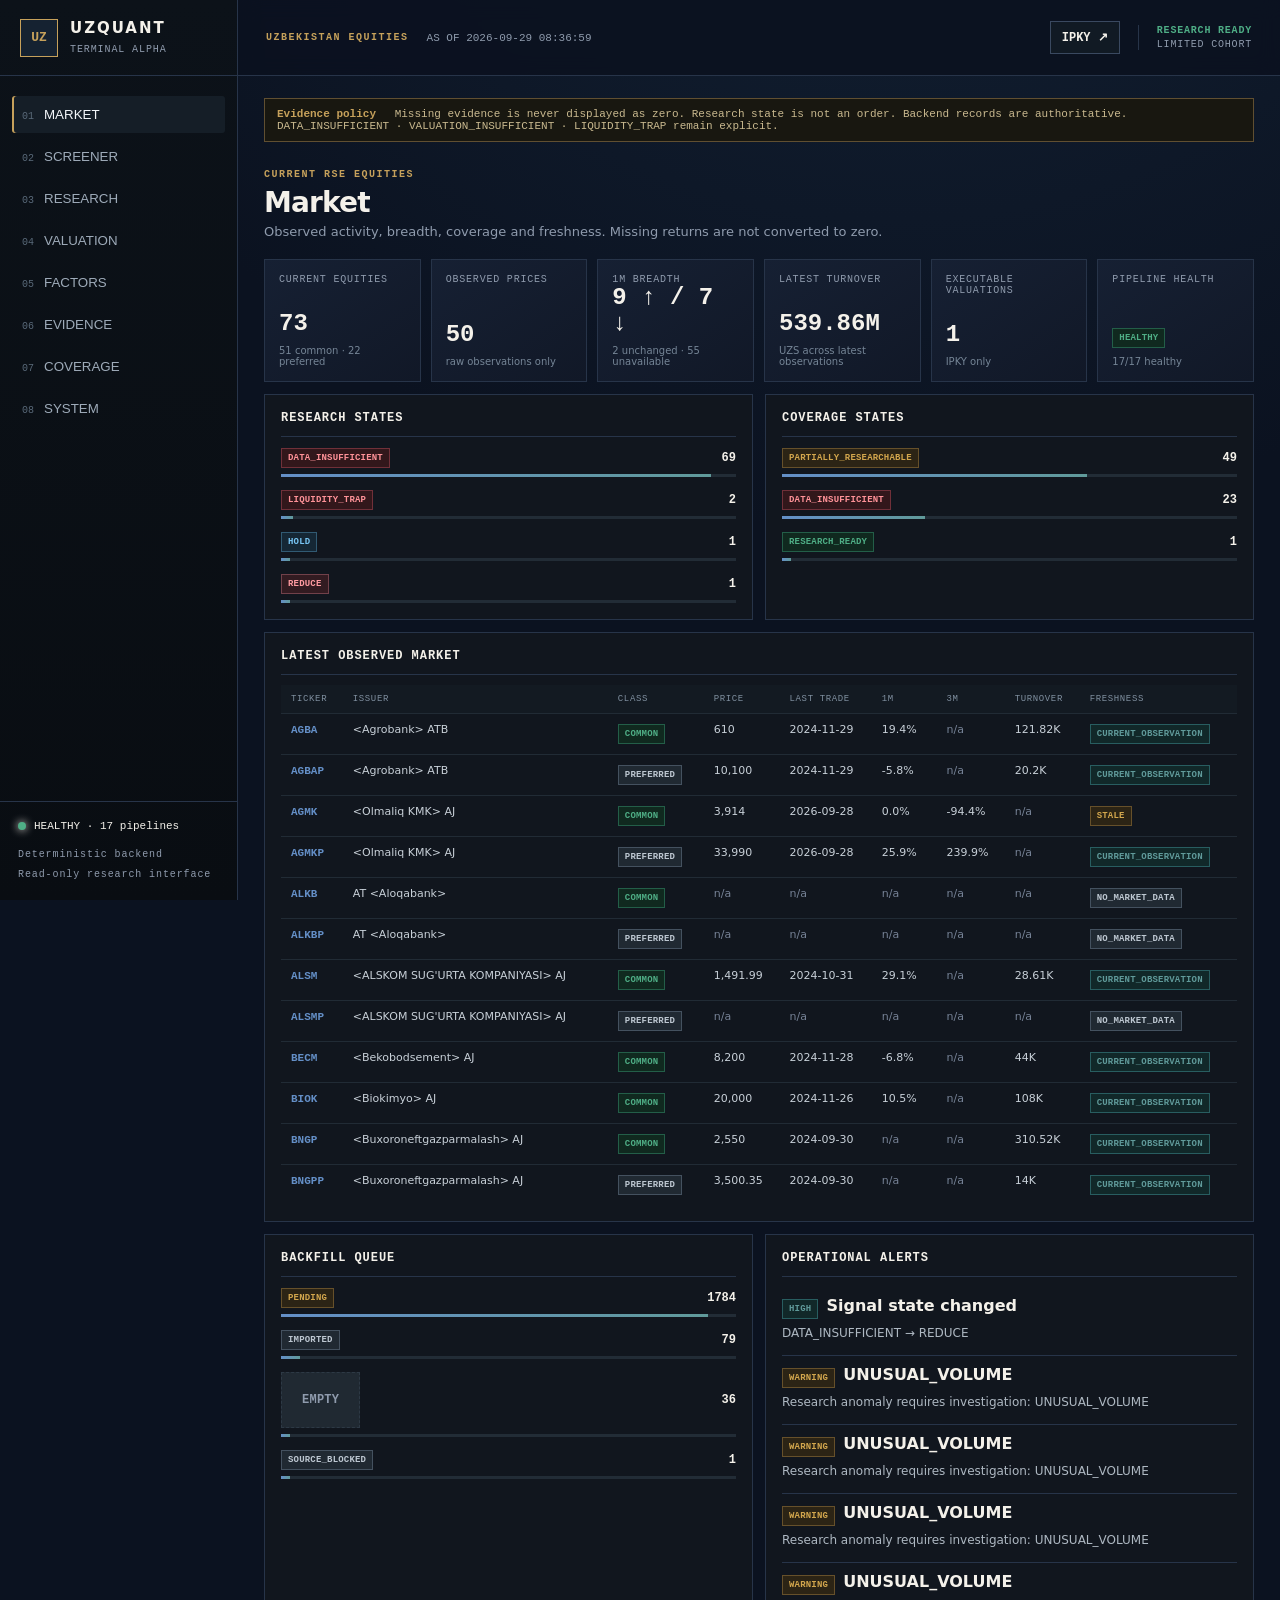
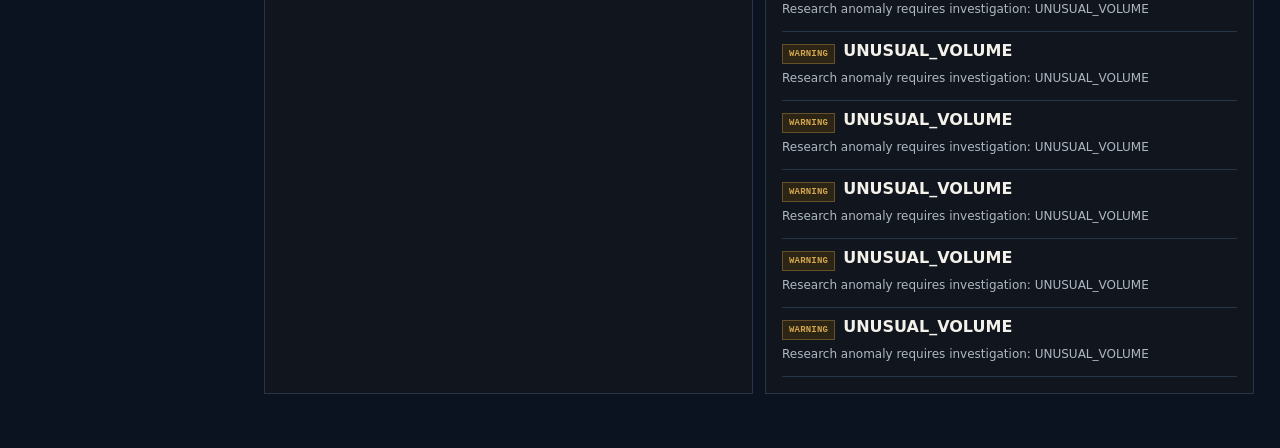
==== site/index.html @ 57126792 "Add GitHub Pages research snapshot deployment" ====
<!doctype html>
<html lang="en">
<head>
  <meta charset="utf-8">
  <meta name="viewport" content="width=device-width,initial-scale=1">
  <meta name="uzquant-static-snapshot" content="true">
  <meta name="color-scheme" content="dark">
  <title>UZQUANT Research Terminal</title>
  <link rel="stylesheet" href="./assets/styles.css">
</head>
<body>
  <aside class="sidebar">
    <div class="brand"><span class="brand-mark">UZ</span><div><strong>UZQUANT</strong><small>TERMINAL ALPHA</small></div></div>
    <nav aria-label="Primary navigation">
      <button class="nav-item active" data-view="market" aria-label="Market overview"><span>01</span>MARKET</button>
      <button class="nav-item" data-view="screener" aria-label="Market screener"><span>02</span>SCREENER</button>
      <button class="nav-item" data-view="research" aria-label="Security research"><span>03</span>RESEARCH</button>
      <button class="nav-item" data-view="valuation" aria-label="Valuation lab"><span>04</span>VALUATION</button>
      <button class="nav-item" data-view="factors"><span>05</span>FACTORS</button>
      <button class="nav-item" data-view="evidence" aria-label="Evidence lineage"><span>06</span>EVIDENCE</button>
      <button class="nav-item" data-view="coverage"><span>07</span>COVERAGE</button>
      <button class="nav-item" data-view="system" aria-label="System health"><span>08</span>SYSTEM</button>
    </nav>
    <div class="sidebar-foot">
      <div id="system-dot" class="system-state"><i></i><span>Connecting</span></div>
      <small>Deterministic backend<br>Read-only research interface</small>
    </div>
  </aside>
  <div class="workspace">
    <header class="topbar">
      <div><span class="eyebrow">UZBEKISTAN EQUITIES</span><span id="asof">AS OF —</span></div>
      <div class="top-actions"><button id="security-jump" class="ticker-button">IPKY ↗</button><span class="readiness">RESEARCH READY <b>LIMITED COHORT</b></span></div>
    </header>
    <main>
      <div class="policy-strip"><b>Evidence policy</b> Missing evidence is never displayed as zero. Research state is not an order. Backend records are authoritative. DATA_INSUFFICIENT · VALUATION_INSUFFICIENT · LIQUIDITY_TRAP remain explicit.</div>
      <section id="content" aria-live="polite"><div class="loading">Loading canonical research records…</div></section>
    </main>
  </div>
  <script src="./assets/app.js"></script>
</body>
</html>
---- site/assets/styles.css ----
:root{color-scheme:dark;--bg:#0B1220;--rail:#0B1220;--panel:#111827;--panel2:#162033;--line:#273449;--line2:#3a4960;--text:#F4F1EA;--muted:#8F9BAD;--accent:#C6A15B;--green:#4FAE86;--amber:#D2A64D;--red:#C75B64;--blue:#648FC7;--cyan:#609A9A;--mono:ui-monospace,SFMono-Regular,Menlo,Monaco,Consolas,monospace;font-family:Inter,ui-sans-serif,system-ui,-apple-system,BlinkMacSystemFont,"Segoe UI",sans-serif;background:var(--bg);color:var(--text)}
*{box-sizing:border-box}body{margin:0;background:radial-gradient(circle at 70% -20%,#142438 0,transparent 36%),var(--bg);min-height:100vh}.sidebar{position:fixed;inset:0 auto 0 0;width:238px;background:linear-gradient(180deg,#0c1219,#090d12);border-right:1px solid var(--line);display:flex;flex-direction:column;z-index:10}.brand{height:76px;padding:17px 20px;display:flex;gap:12px;align-items:center;border-bottom:1px solid var(--line)}.brand-mark{width:38px;height:38px;display:grid;place-items:center;border:1px solid #49627b;color:#fff;font:600 13px var(--mono);background:#152231}.brand strong{display:block;letter-spacing:.13em;font-size:15px}.brand small,.sidebar-foot small{color:var(--muted);font:10px/1.5 var(--mono);letter-spacing:.09em}.sidebar nav{padding:20px 12px;display:grid;gap:5px}.nav-item{border:0;background:transparent;color:#9eabb9;text-align:left;padding:11px 10px;border-radius:3px;font-weight:500;cursor:pointer}.nav-item span{font:10px var(--mono);color:#596979;margin-right:10px}.nav-item:hover,.nav-item.active{background:#151e27;color:#f3f6f9}.nav-item.active{box-shadow:inset 2px 0 var(--blue)}.sidebar-foot{margin-top:auto;padding:18px;border-top:1px solid var(--line)}.system-state{display:flex;align-items:center;gap:8px;font:11px var(--mono);margin-bottom:10px}.system-state i{width:8px;height:8px;border-radius:50%;background:var(--muted);box-shadow:0 0 9px currentColor}.system-state i.healthy{background:var(--green)}.system-state i.failed,.system-state i.stale{background:var(--red)}.system-state i.degraded{background:var(--amber)}
.workspace{margin-left:238px;min-width:760px}.topbar{height:76px;padding:0 28px;display:flex;align-items:center;justify-content:space-between;border-bottom:1px solid var(--line);background:rgba(8,11,15,.88);backdrop-filter:blur(10px);position:sticky;top:0;z-index:8}.topbar>div{display:flex;align-items:center;gap:18px}.eyebrow{font:600 10px var(--mono);letter-spacing:.15em;color:var(--blue)}#asof{font:11px var(--mono);color:var(--muted)}.ticker-button{font:600 12px var(--mono);background:#111a24;border:1px solid var(--line2);color:var(--text);padding:8px 11px;cursor:pointer}.readiness{font:600 10px var(--mono);letter-spacing:.08em;color:var(--green);border-left:1px solid var(--line);padding-left:18px}.readiness b{display:block;color:var(--muted);font-weight:400;margin-top:3px}main{padding:22px 26px 50px;max-width:1700px;margin:auto}.policy-strip{padding:9px 12px;margin-bottom:20px;border:1px solid #5a482b;background:#19150f;color:#c9b98f;font:11px var(--mono)}.policy-strip b{color:var(--amber);margin-right:12px}.page-head{display:flex;justify-content:space-between;align-items:flex-end;margin:4px 0 20px}.page-head h1{font-size:28px;letter-spacing:-.03em;margin:5px 0}.page-head p{color:var(--muted);margin:0;max-width:760px;font-size:13px}.state-block{text-align:right}.state-block small{display:block;color:var(--muted);margin-top:7px}
.metric-grid{display:grid;grid-template-columns:repeat(6,minmax(145px,1fr));gap:10px;margin-bottom:12px}.metric{min-height:108px;border:1px solid var(--line);background:linear-gradient(145deg,var(--panel2),var(--panel));padding:14px;display:flex;flex-direction:column}.metric>span{font:10px var(--mono);letter-spacing:.08em;text-transform:uppercase;color:var(--muted)}.metric>strong{font:600 24px/1.1 var(--mono);margin:auto 0 7px}.metric small{color:#758596;font-size:10px}.split{display:grid;grid-template-columns:1fr 1fr;gap:12px;margin:12px 0}.panel{border:1px solid var(--line);background:rgba(17,23,30,.94);padding:16px;overflow:hidden}.panel.flush{padding:0}.panel>header{border-bottom:1px solid var(--line);padding-bottom:11px;margin-bottom:10px}.panel h2{margin:0;font:600 12px var(--mono);text-transform:uppercase;letter-spacing:.08em}.panel h3{font-size:12px;margin:18px 0 8px}
.badge{display:inline-flex;align-items:center;min-height:20px;padding:3px 6px;border:1px solid #44515f;background:#202932;color:#bdc7d1;font:600 9px var(--mono);letter-spacing:.02em;margin:1px 3px 1px 0;white-space:nowrap}.badge.healthy,.badge.available,.badge.research-ready,.badge.investable,.badge.succeeded,.badge.common,.badge.audited,.badge.ifrs,.badge.consolidated{border-color:#235e48;background:#10291f;color:var(--green)}.badge.failed,.badge.data-insufficient,.badge.valuation-insufficient,.badge.liquidity-trap,.badge.critical{border-color:#703039;background:#32171b;color:#ff9298}.badge.degraded,.badge.stale,.badge.low,.badge.partially-researchable,.badge.unavailable,.badge.pending,.badge.warning{border-color:#66502a;background:#2c2415;color:var(--amber)}.badge.reduce,.badge.high-liquidity-risk{border-color:#71414a;background:#321b21;color:#ff9ba1}.badge.hold,.badge.medium{border-color:#315a73;background:#152735;color:#77c5f4}.badge.high,.badge.current-observation{border-color:#285d60;background:#112829;color:var(--cyan)}.na{color:#748292;font-style:italic}
.table-wrap{overflow:auto;max-height:520px}table{width:100%;border-collapse:collapse;font-size:11px}th{position:sticky;top:0;background:#131a22;color:#8090a0;font:500 9px var(--mono);letter-spacing:.07em;text-transform:uppercase;z-index:1}th,td{text-align:left;padding:9px 10px;border-bottom:1px solid #212b35;vertical-align:top}td{color:#c8d0d8}td b{color:#edf1f5}td small{display:block;color:#718191;margin-top:4px;max-width:300px}tbody tr:hover{background:#151f29}.link-button{border:0;background:transparent;color:var(--blue);font:600 11px var(--mono);cursor:pointer;padding:0}.filter-panel{display:grid;grid-template-columns:1.5fr repeat(6,minmax(110px,1fr));gap:7px;margin-bottom:10px}.filter-panel input,.filter-panel select{min-width:0;background:#111820;border:1px solid var(--line2);color:var(--text);padding:9px;font:10px var(--mono)}.result-count{color:var(--muted);font:10px var(--mono);margin:9px 0}.warning-row{margin:-5px 0 14px}
.bar-list{display:grid;gap:12px}.bar-list>div>span{display:flex;justify-content:space-between;align-items:center}.bar-list>div>span b{font:600 12px var(--mono)}.bar-list>div>div{height:3px;background:#222c36;margin-top:5px}.bar-list i{display:block;height:100%;background:linear-gradient(90deg,var(--blue),var(--cyan))}.feed{border-bottom:1px solid var(--line);padding:9px 0}.feed p{margin:6px 0;color:#aeb8c2;font-size:12px}.feed small{color:var(--muted);font:9px var(--mono)}.price-chart{width:100%;height:220px}.price-chart path{fill:none;stroke:var(--blue);stroke-width:2;vector-effect:non-scaling-stroke}.price-chart line{stroke:#43515e}.price-chart text{fill:#697989;font:9px var(--mono)}.chart-note{color:var(--muted);font:9px var(--mono)}
.factor-grid{display:grid;grid-template-columns:repeat(5,1fr);gap:8px}.factor-card{border:1px solid var(--line);background:#10161d;padding:11px;min-height:128px}.factor-card.available{border-top:2px solid var(--green)}.factor-card.unavailable{border-top:2px solid #66502a}.factor-card>div{display:flex;justify-content:space-between;gap:5px}.factor-card>div>span{font-size:11px;font-weight:600}.factor-card>strong{display:block;font:600 22px var(--mono);margin:15px 0 8px}.factor-card p{color:var(--muted);font:9px/1.4 var(--mono);margin:0}.key-values{margin:0}.key-values div{display:flex;justify-content:space-between;gap:20px;border-bottom:1px solid var(--line);padding:9px 0}.key-values dt{color:var(--muted);font-size:11px}.key-values dd{margin:0;font:500 11px var(--mono);text-align:right}.decision strong{font:700 32px var(--mono);color:var(--red)}.decision p{color:var(--muted)}.risk-list{list-style:none;margin:0;padding:0}.risk-list li{margin-bottom:5px}
.valuation-hero{display:grid;grid-template-columns:repeat(3,1fr) 230px;border:1px solid var(--line);background:var(--panel);margin-bottom:12px}.valuation-hero>div{padding:22px;border-right:1px solid var(--line)}.valuation-hero span{display:block;color:var(--muted);font:10px var(--mono)}.valuation-hero strong{font:600 28px var(--mono);display:block;margin-top:10px}.valuation-hero .base{background:#152131;border-top:2px solid var(--blue)}.valuation-hero aside{padding:18px}.valuation-hero aside small{display:block;color:var(--muted);line-height:1.7;margin-top:10px}.sandbox-note{border:1px dashed #3a4a59;padding:16px;margin-top:12px;color:var(--muted)}.sandbox-note b{color:var(--text)}
.lineage-flow{display:flex;align-items:center;justify-content:center;gap:20px;padding:18px}.lineage-flow>i{font:22px var(--mono);color:var(--blue)}.node{border:1px solid var(--line2);background:#121b24;padding:15px;min-width:210px}.node small,.node span{display:block;color:var(--muted);font:9px var(--mono)}.node strong{font:600 20px var(--mono);display:block;margin:10px 0}.node.signal{border-color:#6d3a43}.empty{padding:20px;text-align:center;color:var(--muted);font-size:12px;border:1px dashed #2d3945}.loading{padding:80px;text-align:center;color:var(--muted);font:11px var(--mono)}code{font:9px var(--mono);color:#8ec6ff;word-break:break-all}a{color:var(--blue);text-decoration:none}.explain{color:var(--muted);font-size:11px}
@media(max-width:1200px){.metric-grid{grid-template-columns:repeat(3,1fr)}.factor-grid{grid-template-columns:repeat(2,1fr)}.filter-panel{grid-template-columns:repeat(3,1fr)}.valuation-hero{grid-template-columns:repeat(3,1fr)}.valuation-hero aside{grid-column:1/-1}.split{grid-template-columns:1fr}.lineage-flow{align-items:stretch}.node{min-width:0}}
.brand-mark,.eyebrow{color:var(--accent);border-color:var(--accent)}.nav-item.active{box-shadow:inset 2px 0 var(--accent)}.topbar{background:rgba(11,18,32,.92)}
.table-wrap.wide{max-height:650px}.table-wrap.wide table{min-width:2100px}th{cursor:default}.view-tabs{display:flex;gap:6px;flex-wrap:wrap;margin:0 0 10px}.view-tabs button,.selector button,.selector select{background:var(--panel2);border:1px solid var(--line2);color:var(--text);padding:8px 10px;font:10px var(--mono);cursor:pointer}.view-tabs button.active,.view-tabs button:hover{border-color:var(--accent);color:var(--accent)}.selector{display:flex;gap:6px}details summary{cursor:pointer;color:var(--accent);font:600 10px var(--mono)}details p{min-width:260px}.metric>strong,.key-values dd,td{font-variant-numeric:tabular-nums}.na{color:#778397;font-style:normal}.policy-strip{border-color:#604f31;background:#181710}.policy-strip b{color:var(--accent)}
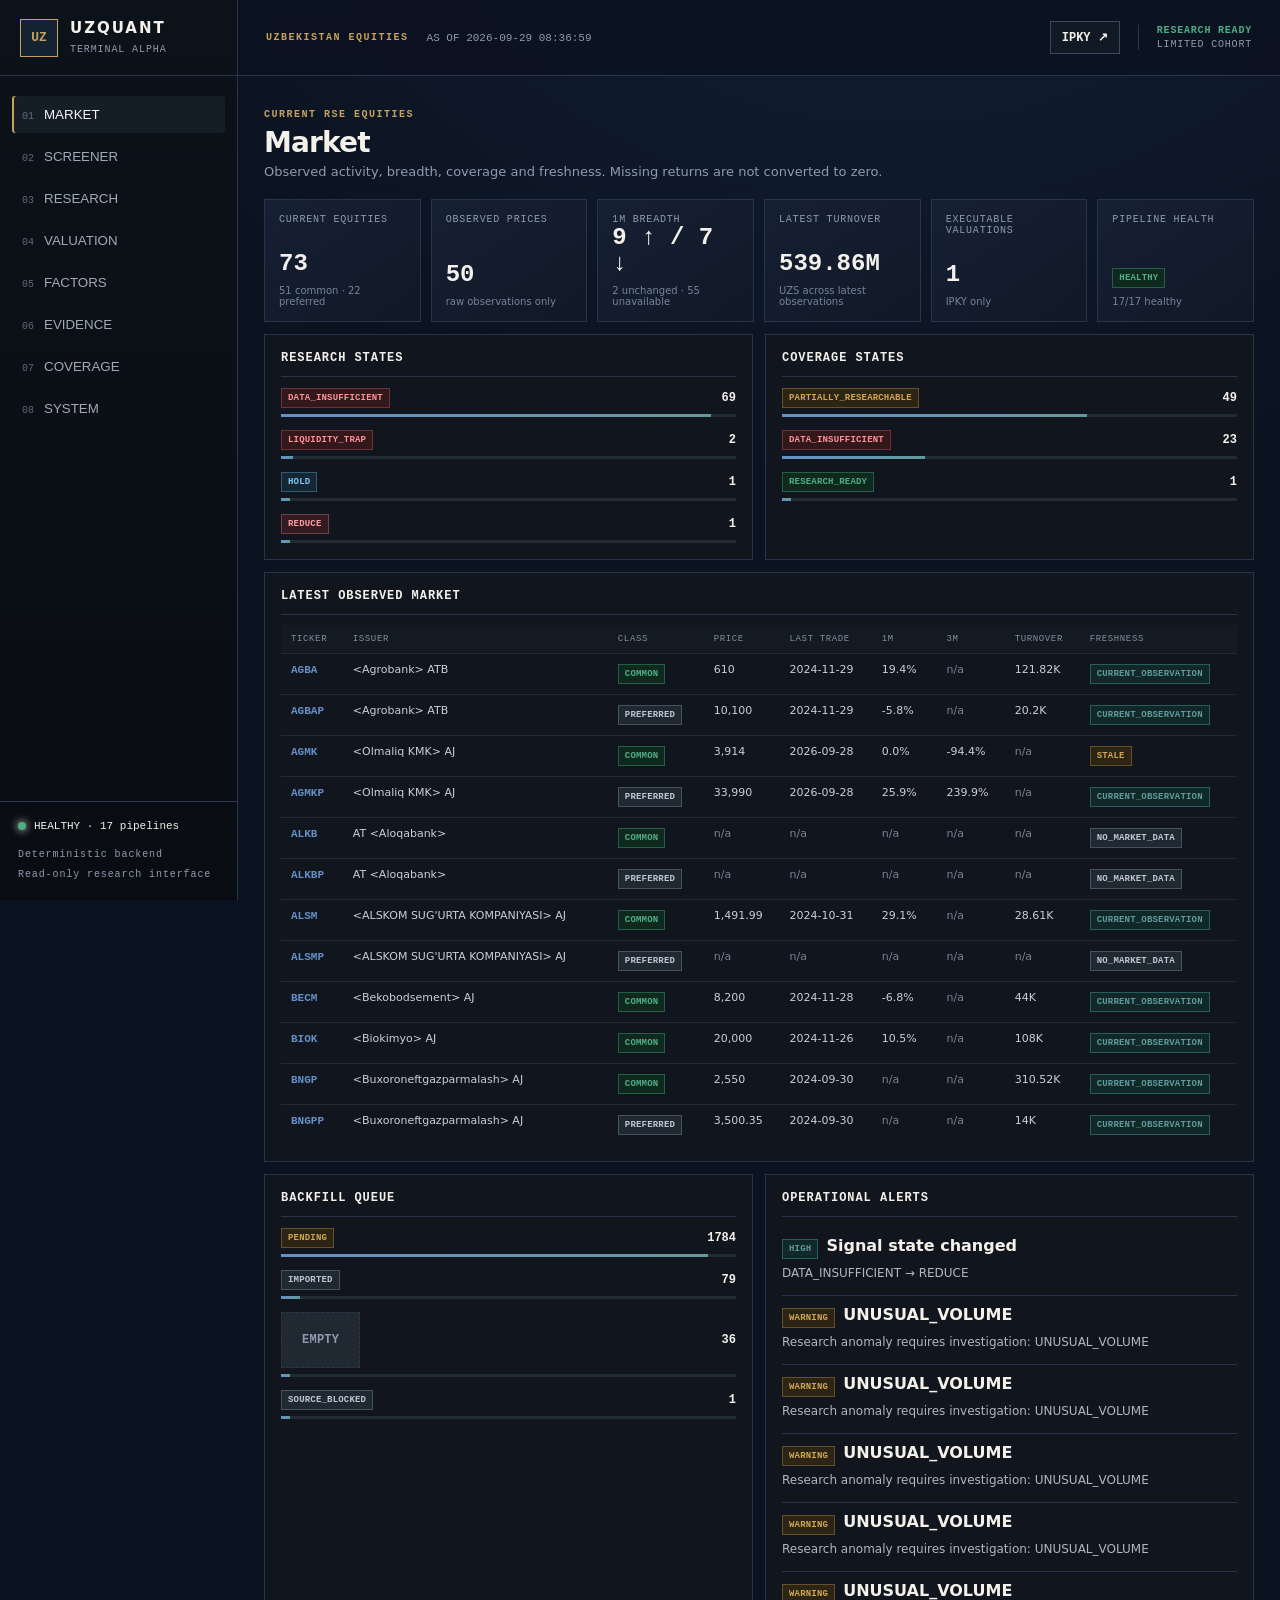
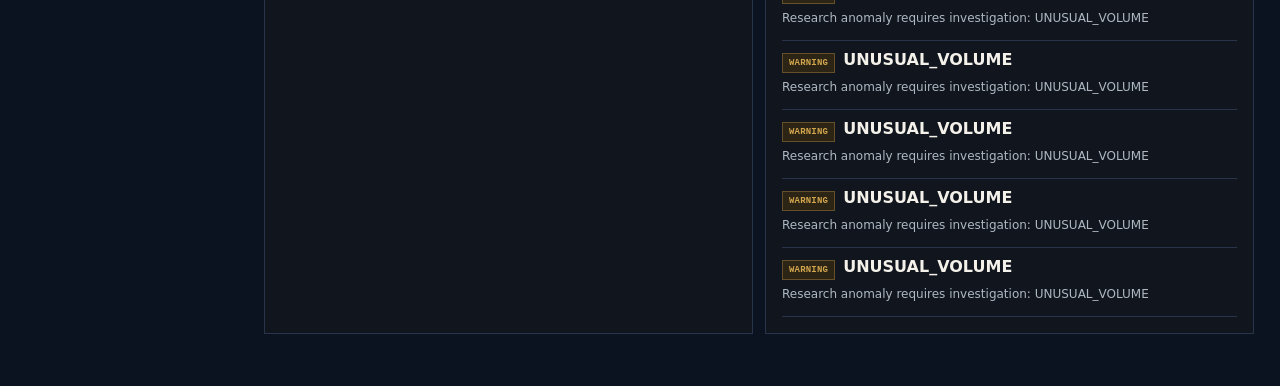
==== commit 6734293e: "Remove evidence policy banner" ====
--- a/site/index.html
+++ b/site/index.html
@@ -32,7 +32,6 @@
       <div class="top-actions"><button id="security-jump" class="ticker-button">IPKY ↗</button><span class="readiness">RESEARCH READY <b>LIMITED COHORT</b></span></div>
     </header>
     <main>
-      <div class="policy-strip"><b>Evidence policy</b> Missing evidence is never displayed as zero. Research state is not an order. Backend records are authoritative. DATA_INSUFFICIENT · VALUATION_INSUFFICIENT · LIQUIDITY_TRAP remain explicit.</div>
       <section id="content" aria-live="polite"><div class="loading">Loading canonical research records…</div></section>
     </main>
   </div>
